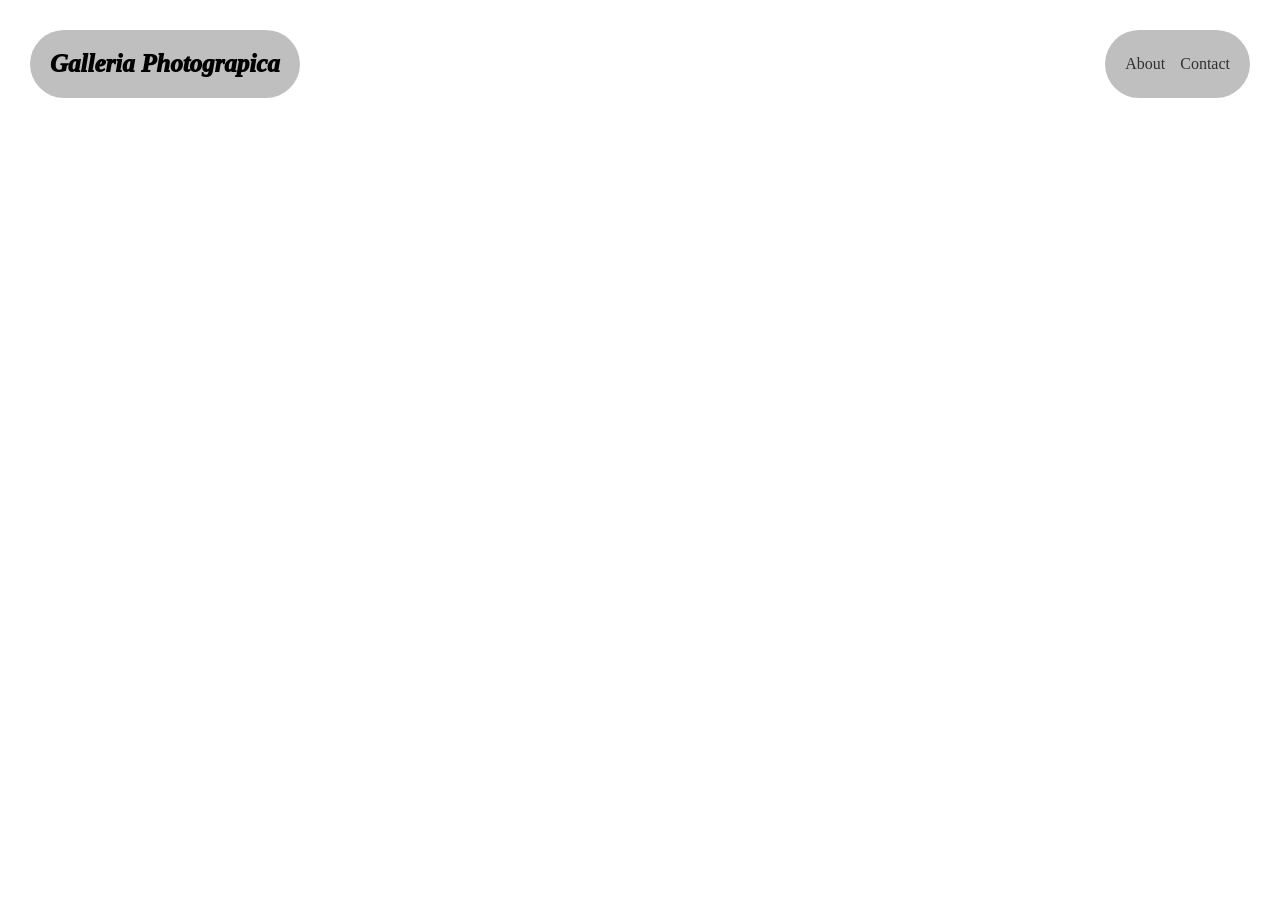
==== index.html @ 849a9fb5 "added header/nav" ====
<!DOCTYPE html>
<html lang="en">
<head>
    <meta charset="UTF-8">
    <meta name="viewport" content="width=device-width, initial-scale=1.0">
    <link rel="stylesheet" href="style.css">
    <title>Galleria Photograpica | Explore</title>
</head>
<body>
    <header>
        <nav>
            <div class="nav-left">           
                <a href="#">Galleria Photograpica</a>
            </div>
            
            <div class="nav-right">
                <div>
                    <a href="about.html">About</a>
                </div>
                <div>
                    <a href="contact.html">Contact</a>
                </div>
            </div>
        </nav>
    </header>
</body>
</html>
---- style.css ----
*{
    margin: 0px;
    /*border: 0.5px solid red;*/
}

html{
    /*color-scheme: dark;*/
}

nav{
    display: flex;
    justify-content: space-between;
    margin: 30px;

}

a{
    text-decoration: none;
    color: black;
}

.nav-left{
    display: flex;
    align-items: center;
    padding: 15px;
    border-radius: 45px;
    background-color: rgba(0, 0, 0, 0.250);
}

.nav-left > a{
    font-size: 25px;
    padding: 5px;
    border-radius: 30px;
    font-style: italic;
    font-weight: 1000;
}

.nav-right{
    display: flex;
    align-items: center;
    padding: 15px;
    border-radius: 45px;
    background-color: rgba(0, 0, 0, 0.250);
    gap: 5px;
}

.nav-right > div{
    padding: 5px;
    border-radius: 30px;
}

.nav-right > div > a{
    color: rgba(0, 0, 0, 0.750);
}

.nav-right > div > a:hover{
    color: white;
}
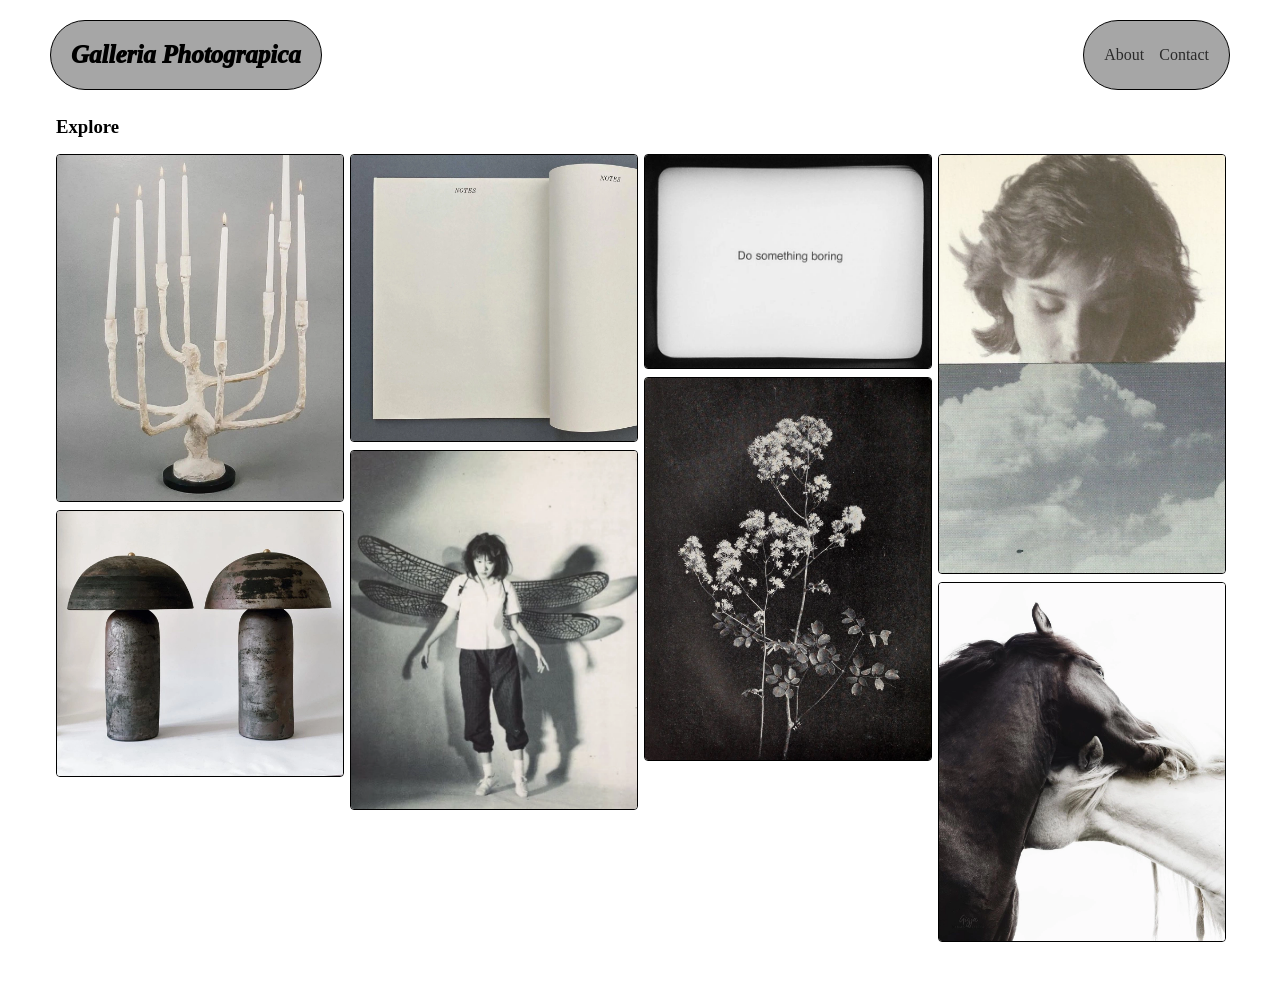
==== commit 7c58cfd1: "MAJOR UPDATE - explore section added - html structure added to contact.html - temp images added" ====
--- a/index.html
+++ b/index.html
@@ -3,8 +3,8 @@
 <head>
     <meta charset="UTF-8">
     <meta name="viewport" content="width=device-width, initial-scale=1.0">
+    <title>Galleria Photograpica | Explore</title>
     <link rel="stylesheet" href="style.css">
-    <title>Galleria Photograpica | Explore</title>
 </head>
 <body>
     <header>
@@ -23,5 +23,26 @@
             </div>
         </nav>
     </header>
+    <section id="Explore">
+        <h3>Explore</h3>
+        <div class="image-container">
+            <div class="img-border">
+                <img src="assets\index\img1.webp" alt="">
+                <img src="assets\index\img2.webp" alt="">   <!-- second image in same column -->
+            </div>
+            <div class="img-border">
+                <img src="assets\index\img3.webp" alt="">
+                <img src="assets\index\img4.webp" alt="">
+            </div>
+            <div class="img-border">
+                <img src="assets\index\img5.webp" alt="">
+                <img src="assets\index\img6.webp" alt="">
+            </div>
+            <div class="img-border">
+                <img src="assets\index\img7.webp" alt="">
+                <img src="assets\index\img8.webp" alt="">
+            </div>
+        </div>
+    </section>
 </body>
 </html>
--- a/style.css
+++ b/style.css
@@ -7,11 +7,19 @@
     /*color-scheme: dark;*/
 }
 
-nav{
+body{
+    margin-top: 100px;
+}
+
+/* HEADER */
+nav {
+    position: fixed;
+    top: 0;
+    left: 0;
+    right: 0;
     display: flex;
     justify-content: space-between;
-    margin: 30px;
-
+    margin: 20px 50px;
 }
 
 a{
@@ -24,7 +32,8 @@
     align-items: center;
     padding: 15px;
     border-radius: 45px;
-    background-color: rgba(0, 0, 0, 0.250);
+    background-color: rgba(0, 0, 0, 0.350);
+    border: 0.5px solid black;
 }
 
 .nav-left > a{
@@ -40,19 +49,52 @@
     align-items: center;
     padding: 15px;
     border-radius: 45px;
-    background-color: rgba(0, 0, 0, 0.250);
+    background-color: rgba(0, 0, 0, 0.350);
     gap: 5px;
+    border: 0.5px solid black;
 }
 
-.nav-right > div{
+.nav-right > div > a{
+    color: rgba(0, 0, 0, 0.750);
     padding: 5px;
     border-radius: 30px;
 }
 
-.nav-right > div > a{
-    color: rgba(0, 0, 0, 0.750);
+.nav-right > div > a:hover{
+    color: white;
 }
 
-.nav-right > div > a:hover{
-    color: white;
+/* SECTION - EXPLORE */
+#Explore {
+  padding: 16px;
+  margin: 40px;
+  margin-top: 20px;
+}
+
+#Explore h3 {
+  margin-bottom: 16px;
+}
+
+/* Outer container — horizontal row */
+.image-container {
+  display: flex;
+  flex-direction: row;
+  gap: 8px;
+}
+
+/* Each column */
+.img-border {
+  display: flex;
+  flex-direction: column;
+  flex: 1;
+  gap: 8px;
+}
+
+/* Images preserve ratio */
+.img-border img {
+  width: 100%;
+  height: auto;
+  display: block;
+  border: 0.5px solid black;
+  border-radius: 4px;
 }
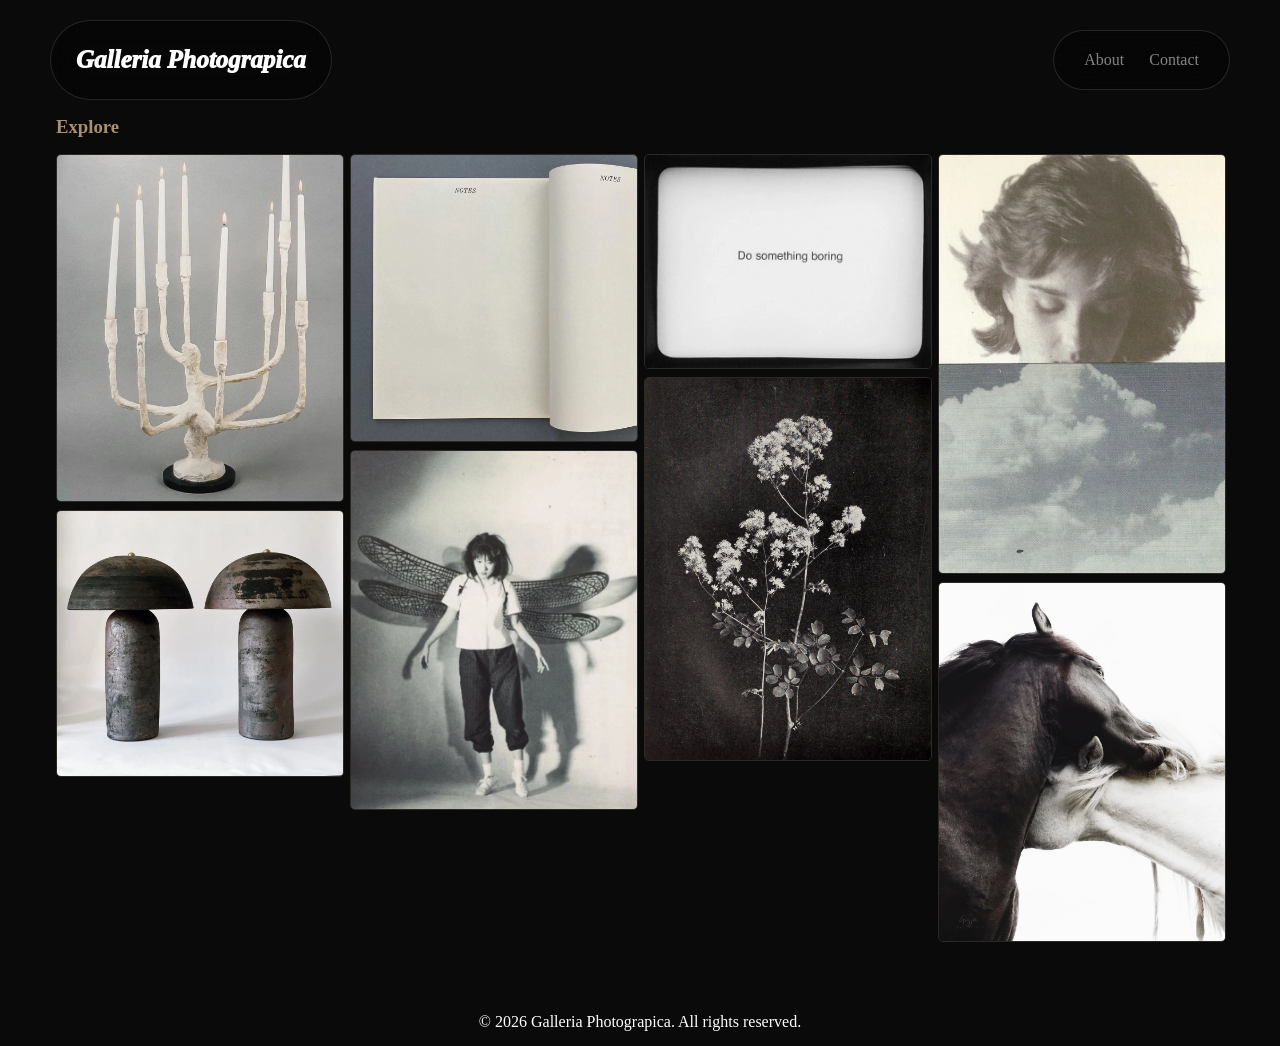
==== commit d6701c82: "Major UI Minor UX Update" ====
--- a/index.html
+++ b/index.html
@@ -1,18 +1,23 @@
 <!DOCTYPE html>
 <html lang="en">
+
 <head>
     <meta charset="UTF-8">
     <meta name="viewport" content="width=device-width, initial-scale=1.0">
     <title>Galleria Photograpica | Explore</title>
     <link rel="stylesheet" href="style.css">
 </head>
+
 <body>
+    <!-- ==============================
+         HEADER
+    ============================== -->
     <header>
         <nav>
-            <div class="nav-left">           
+            <div class="nav-left">
                 <a href="#">Galleria Photograpica</a>
             </div>
-            
+
             <div class="nav-right">
                 <div>
                     <a href="about.html">About</a>
@@ -23,26 +28,41 @@
             </div>
         </nav>
     </header>
-    <section id="Explore">
-        <h3>Explore</h3>
+
+    <!-- ==============================
+         CONTENT
+    ============================== -->
+    <section class="Content">
+        <h3>Explore</h1>
         <div class="image-container">
             <div class="img-border">
                 <img src="assets\index\img1.webp" alt="">
-                <img src="assets\index\img2.webp" alt="">   <!-- second image in same column -->
+                <img src="assets\index\img2.webp" alt="">
             </div>
+
             <div class="img-border">
                 <img src="assets\index\img3.webp" alt="">
                 <img src="assets\index\img4.webp" alt="">
             </div>
+
             <div class="img-border">
                 <img src="assets\index\img5.webp" alt="">
                 <img src="assets\index\img6.webp" alt="">
             </div>
+
             <div class="img-border">
                 <img src="assets\index\img7.webp" alt="">
                 <img src="assets\index\img8.webp" alt="">
             </div>
         </div>
     </section>
+
+    <!-- ==============================
+         FOOTER
+    ============================== -->
+    <footer>
+        <p>&copy; 2026 Galleria Photograpica. All rights reserved.</p>
+    </footer>
 </body>
+
 </html>
--- a/style.css
+++ b/style.css
@@ -1,100 +1,387 @@
-*{
-    margin: 0px;
-    /*border: 0.5px solid red;*/
-}
-
-html{
-    /*color-scheme: dark;*/
-}
-
-body{
+/* ==============================
+   RESET & BASE STYLES
+============================== */
+
+* {
+    margin: 0;
+    padding: 0;
+}
+
+html {
+    color-scheme: dark;
+}
+
+body {
+    background: #0a0a0a;
     margin-top: 100px;
 }
 
-/* HEADER */
+h1, h2, h3, h4, h5, h6 {
+    color: #A89070;
+}
+
+a {
+    text-decoration: none;
+    color: rgb(255, 255, 255);
+}
+
+/* ==============================
+   HEADER & NAVIGATION
+============================== */
+
 nav {
     position: fixed;
     top: 0;
     left: 0;
     right: 0;
+    z-index: 1000;
     display: flex;
     justify-content: space-between;
+    align-items: center;
     margin: 20px 50px;
 }
 
-a{
-    text-decoration: none;
-    color: black;
-}
-
-.nav-left{
+/* Navigation Pill Base */
+.nav-left, .nav-right {
     display: flex;
     align-items: center;
-    padding: 15px;
+    padding: 20px;
     border-radius: 45px;
     background-color: rgba(0, 0, 0, 0.350);
-    border: 0.5px solid black;
-}
-
-.nav-left > a{
+    border: 0.5px solid rgba(200, 184, 154, 0.18);
+    backdrop-filter: blur(16px) saturate(1.6);
+    -webkit-backdrop-filter: blur(16px) saturate(1.6);
+}
+
+.nav-right {
+    gap: 5px;
+}
+
+/* Nav Left - Brand */
+.nav-left > a {
     font-size: 25px;
     padding: 5px;
     border-radius: 30px;
     font-style: italic;
     font-weight: 1000;
-}
-
-.nav-right{
+    transition: color 0.2s ease;
+}
+
+.nav-left > a:hover {
+    color: #A89070;
+}
+
+/* Nav Right - Links */
+.nav-right > div > a {
+    color: rgba(255, 255, 255, 0.500);
+    padding: 10px;
+    border-radius: 25px;
+    transition: color 0.2s ease, background-color 0.2s ease;
+}
+
+.nav-right > div > a:hover {
+    color: rgb(255, 255, 255);
+    background-color: #ffffff2b;
+}
+
+
+/* ==============================
+   FOOTER
+============================== */
+
+footer {
     display: flex;
     align-items: center;
+    justify-content: center;
     padding: 15px;
-    border-radius: 45px;
-    background-color: rgba(0, 0, 0, 0.350);
-    gap: 5px;
-    border: 0.5px solid black;
-}
-
-.nav-right > div > a{
-    color: rgba(0, 0, 0, 0.750);
-    padding: 5px;
-    border-radius: 30px;
-}
-
-.nav-right > div > a:hover{
-    color: white;
-}
-
-/* SECTION - EXPLORE */
-#Explore {
-  padding: 16px;
-  margin: 40px;
-  margin-top: 20px;
-}
-
-#Explore h3 {
-  margin-bottom: 16px;
-}
-
-/* Outer container — horizontal row */
+}
+
+/* ==============================
+   CONTENT SECTION
+============================== */
+
+.Content {
+    padding: 16px;
+    margin: 40px;
+    margin-top: 20px;
+}
+
+.Content h3 {
+    margin-bottom: 16px;
+}
+
+/* Image Container - Grid Layout */
 .image-container {
-  display: flex;
-  flex-direction: row;
-  gap: 8px;
-}
-
-/* Each column */
+    display: flex;
+    flex-direction: row;
+    gap: 8px;
+}
+
+/* Image Column */
 .img-border {
-  display: flex;
-  flex-direction: column;
-  flex: 1;
-  gap: 8px;
-}
-
-/* Images preserve ratio */
+    display: flex;
+    flex-direction: column;
+    flex: 1;
+    gap: 8px;
+}
+
+/* Image Styles */
 .img-border img {
-  width: 100%;
-  height: auto;
-  display: block;
-  border: 0.5px solid black;
-  border-radius: 4px;
+    width: 100%;
+    height: auto;
+    display: block;
+    border: 0.5px solid rgba(200, 184, 154, 0.18);
+    border-radius: 5px;
+    cursor: pointer;
+    transition: transform 0.5s cubic-bezier(0.23, 1, 0.32, 1),
+                box-shadow 0.35s ease,
+                border-color 0.35s ease; 
+}
+
+/* Image Hover Effect */
+.img-border img:hover {
+    border-color: #A89070;
+    transform: scale(1.01);
+    box-shadow: 0 20px 60px rgba(0, 0, 0, 0.7),
+                0 0 0 1px rgba(200, 184, 154, 0.12);
+}
+
+/* ==============================
+   ABOUT PAGE
+============================== */
+
+/* About Page Header */
+.about-header {
+    padding: 60px 60px 40px;
+    border-bottom: 0.5px solid rgba(200, 184, 154, 0.18);
+}
+
+.about-header div {
+    font-size: 12px;
+    letter-spacing: 0.08em;
+    text-transform: uppercase;
+    color: rgba(240, 237, 230, 0.4);
+    margin-bottom: 16px;
+}
+
+.about-header h1 {
+    font-size: 36px;
+    font-weight: 500;
+    line-height: 1.2;
+    max-width: 560px;
+    margin-bottom: 20px;
+}
+
+.about-header p {
+    font-size: 16px;
+    color: rgba(240, 237, 230, 0.6);
+    line-height: 1.75;
+    max-width: 500px;
+}
+
+/* About Sections */
+.about-sections {
+    padding: 0 60px;
+}
+
+.about-section {
+    display: grid;
+    grid-template-columns: 200px 1fr;
+    gap: 40px;
+    padding: 40px 0;
+    border-bottom: 0.5px solid rgba(200, 184, 154, 0.18);
+    align-items: start;
+}
+
+.about-section > div:first-child {
+    font-size: 13px;
+    font-weight: 500;
+    color: #A89070;
+    padding-top: 4px;
+}
+
+.about-section > div:last-child h2 {
+    font-size: 20px;
+    font-weight: 500;
+    margin-bottom: 12px;
+    color: #F0EDE6;
+}
+
+.about-section > div:last-child p {
+    font-size: 15px;
+    color: rgba(240, 237, 230, 0.6);
+    line-height: 1.75;
+}
+
+/* About Cards Grid */
+.about-cards {
+    display: grid;
+    grid-template-columns: repeat(auto-fit, minmax(160px, 1fr));
+    gap: 12px;
+}
+
+.about-card {
+    background-color: rgba(200, 184, 154, 0.06);
+    border: 0.5px solid rgba(200, 184, 154, 0.18);
+    border-radius: 12px;
+    padding: 20px 16px;
+    transition: background-color 0.2s ease;
+}
+
+.about-card h3 {
+    font-size: 14px;
+    font-weight: 500;
+    margin-bottom: 6px;
+    color: #A89070;
+}
+
+.about-card p {
+    font-size: 13px;
+    color: rgba(240, 237, 230, 0.6);
+    line-height: 1.6;
+}
+
+/* ==============================
+   CONTACT FORM
+============================== */
+
+/* Page Header */
+.page-header {
+    padding: 60px 60px 40px;
+    border-bottom: 0.5px solid rgba(200, 184, 154, 0.18);
+}
+
+.page-header h1 {
+    font-size: 36px;
+    font-weight: 500;
+    line-height: 1.2;
+    margin-bottom: 12px;
+}
+
+.page-header p {
+    font-size: 16px;
+    color: rgba(240, 237, 230, 0.6);
+    line-height: 1.75;
+}
+
+/* Contact Container */
+.contact-container {
+    display: grid;
+    grid-template-columns: 1fr 1fr;
+    gap: 60px;
+    padding: 60px;
+}
+
+/* Contact Information Section */
+.contact-info h2 {
+    font-size: 20px;
+    font-weight: 500;
+    margin-bottom: 32px;
+    color: #F0EDE6;
+}
+
+.contact-info p {
+    font-size: 15px;
+    color: rgba(240, 237, 230, 0.6);
+    line-height: 1.8;
+    margin-bottom: 24px;
+}
+
+.contact-info strong {
+    color: #F0EDE6;
+    display: block;
+    margin-bottom: 4px;
+}
+
+/* Contact Form Section */
+.contact-form h2 {
+    font-size: 20px;
+    font-weight: 500;
+    margin-bottom: 32px;
+    color: #F0EDE6;
+}
+
+/* Form Group */
+.form-group {
+    margin-bottom: 24px;
+}
+
+.form-group label {
+    display: block;
+    font-size: 14px;
+    font-weight: 500;
+    color: #F0EDE6;
+    margin-bottom: 8px;
+    letter-spacing: 0.02em;
+}
+
+/* Form Inputs */
+.form-group input,
+.form-group textarea {
+    width: 100%;
+    padding: 12px 16px;
+    font-size: 14px;
+    background-color: rgba(200, 184, 154, 0.06);
+    border: 0.5px solid rgba(200, 184, 154, 0.18);
+    border-radius: 6px;
+    color: #F0EDE6;
+    font-family: inherit;
+    transition: border-color 0.2s ease, background-color 0.2s ease;
+}
+
+.form-group input::placeholder,
+.form-group textarea::placeholder {
+    color: rgba(240, 237, 230, 0.4);
+}
+
+.form-group input:focus,
+.form-group textarea:focus {
+    outline: none;
+    border-color: #A89070;
+    background-color: rgba(200, 184, 154, 0.1);
+}
+
+/* Form Textarea */
+.form-group textarea {
+    resize: vertical;
+}
+
+/* Submit Button */
+button[type="submit"] {
+    padding: 12px 32px;
+    font-size: 14px;
+    font-weight: 500;
+    color: #0a0a0a;
+    background-color: #A89070;
+    border: none;
+    border-radius: 6px;
+    cursor: pointer;
+    transition: background-color 0.2s ease, transform 0.2s ease;
+    letter-spacing: 0.02em;
+}
+
+button[type="submit"]:hover {
+    background-color: #C8B89A;
+    transform: translateY(-2px);
+}
+
+button[type="submit"]:active {
+    transform: translateY(0);
+}
+
+/* Responsive Design */
+@media (max-width: 768px) {
+    .contact-container {
+        grid-template-columns: 1fr;
+        gap: 40px;
+        padding: 40px;
+    }
+
+    .page-header {
+        padding: 40px 40px 30px;
+    }
+
+    .page-header h1 {
+        font-size: 28px;
+    }
 }
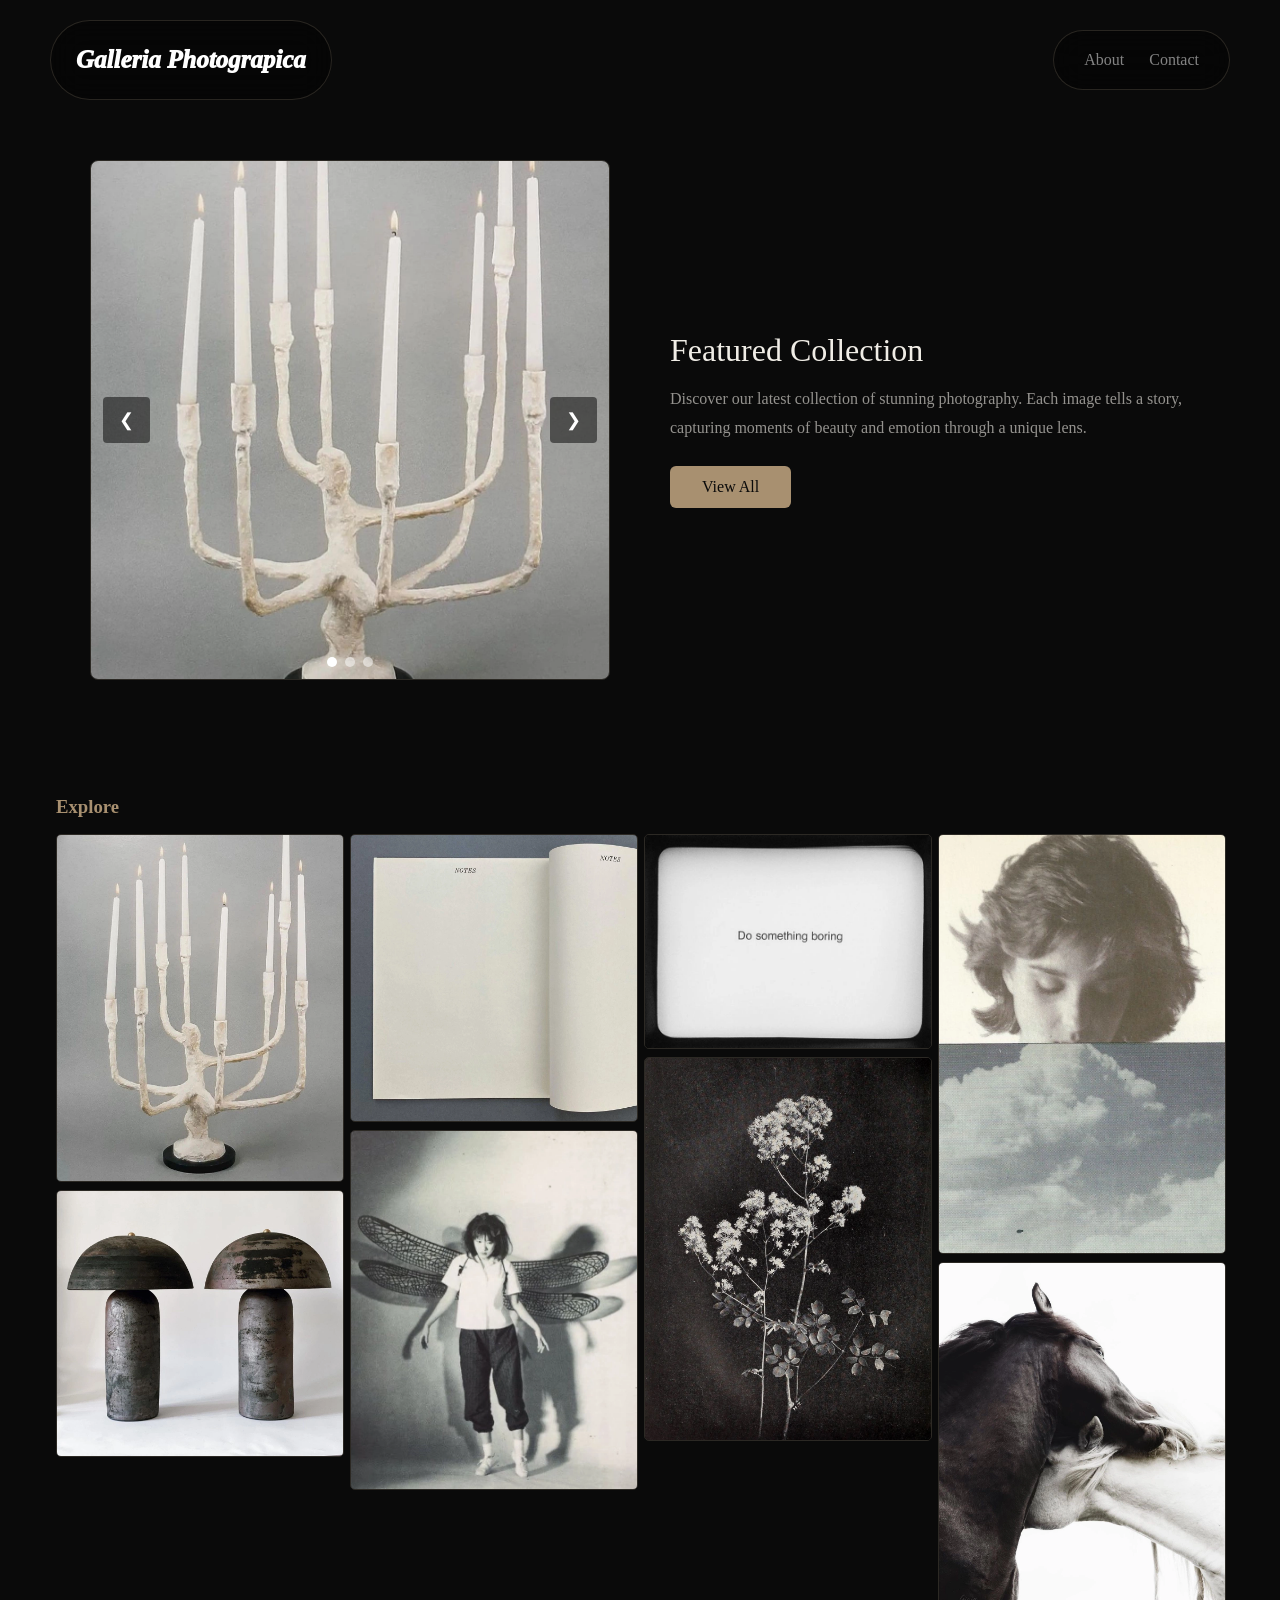
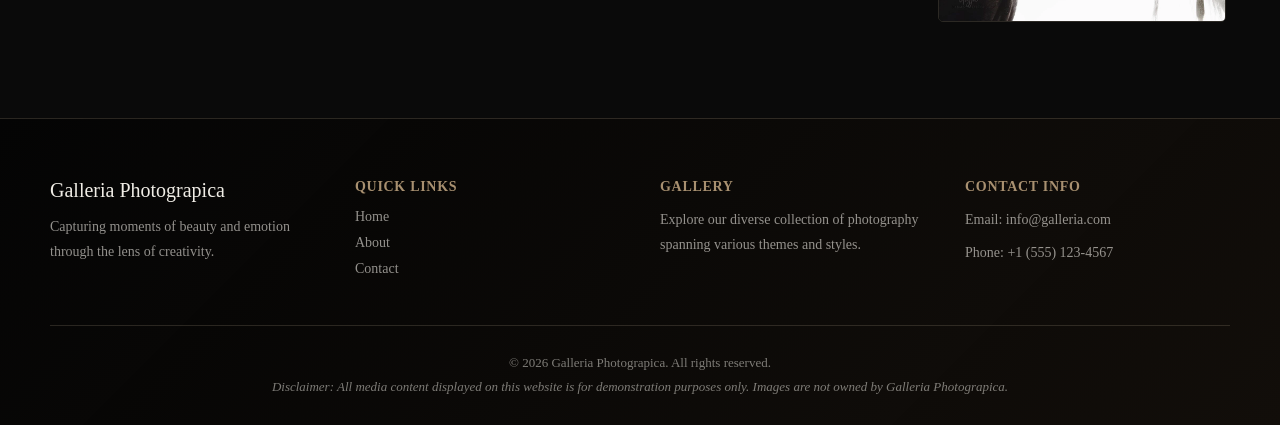
==== commit ac017c22: "Minor Changes - added featured section - added simple image carousel script for featured section - m" ====
--- a/index.html
+++ b/index.html
@@ -30,9 +30,36 @@
     </header>
 
     <!-- ==============================
+         FEATURED SECTION
+    ============================== -->
+    <section class="featured">
+        <div class="featured-content">
+            <div class="featured-carousel">
+                <div class="carousel-wrapper">
+                    <img src="assets\index\img1.webp" alt="Featured Photography" class="carousel-image active">
+                    <img src="assets\index\img2.webp" alt="Featured Photography" class="carousel-image">
+                    <img src="assets\index\img3.webp" alt="Featured Photography" class="carousel-image">
+                </div>
+                <button class="carousel-btn prev" onclick="changeSlide(-1)">&#10094;</button>
+                <button class="carousel-btn next" onclick="changeSlide(1)">&#10095;</button>
+                <div class="carousel-dots">
+                    <span class="dot active" onclick="currentSlide(0)"></span>
+                    <span class="dot" onclick="currentSlide(1)"></span>
+                    <span class="dot" onclick="currentSlide(2)"></span>
+                </div>
+            </div>
+            <div class="featured-text">
+                <h2>Featured Collection</h2>
+                <p>Discover our latest collection of stunning photography. Each image tells a story, capturing moments of beauty and emotion through a unique lens.</p>
+                <a href="#explore" class="featured-link">View All</a>
+            </div>
+        </div>
+    </section>
+
+    <!-- ==============================
          CONTENT
     ============================== -->
-    <section class="Content">
+    <section class="Content" id="explore">
         <h3>Explore</h1>
         <div class="image-container">
             <div class="img-border">
@@ -61,8 +88,39 @@
          FOOTER
     ============================== -->
     <footer>
-        <p>&copy; 2026 Galleria Photograpica. All rights reserved.</p>
+        <div class="footer-content">
+            <div class="footer-section">
+                <h3>Galleria Photograpica</h3>
+                <p>Capturing moments of beauty and emotion through the lens of creativity.</p>
+            </div>
+            <div class="footer-section">
+                <h4>Quick Links</h4>
+                <ul>
+                    <li><a href="index.html">Home</a></li>
+                    <li><a href="about.html">About</a></li>
+                    <li><a href="contact.html">Contact</a></li>
+                </ul>
+            </div>
+            <div class="footer-section">
+                <h4>Gallery</h4>
+                <p>Explore our diverse collection of photography spanning various themes and styles.</p>
+            </div>
+            <div class="footer-section">
+                <h4>Contact Info</h4>
+                <p>Email: info@galleria.com</p>
+                <p>Phone: +1 (555) 123-4567</p>
+            </div>
+        </div>
+        <div class="footer-divider"></div>
+        <div class="footer-bottom">
+            <div>
+                <p>&copy; 2026 Galleria Photograpica. All rights reserved.</p>
+                <p class="footer-disclaimer">Disclaimer: All media content displayed on this website is for demonstration purposes only. Images are not owned by Galleria Photograpica.</p>
+            </div>
+        </div>
     </footer>
+
+    <script src="scripts.js"></script>
 </body>
 
 </html>
--- a/style.css
+++ b/style.css
@@ -90,10 +90,212 @@
 ============================== */
 
 footer {
+    background: linear-gradient(135deg, rgba(0, 0, 0, 0.6), rgba(20, 15, 10, 0.8));
+    border-top: 0.5px solid rgba(200, 184, 154, 0.18);
+    margin-top: 80px;
+    padding: 60px 50px 30px;
+}
+
+.footer-content {
+    display: grid;
+    grid-template-columns: repeat(auto-fit, minmax(250px, 1fr));
+    gap: 40px;
+    margin-bottom: 40px;
+}
+
+.footer-section h3 {
+    font-size: 20px;
+    font-weight: 500;
+    margin-bottom: 12px;
+    color: #F0EDE6;
+}
+
+.footer-section h4 {
+    font-size: 14px;
+    font-weight: 600;
+    margin-bottom: 12px;
+    color: #A89070;
+    text-transform: uppercase;
+    letter-spacing: 0.05em;
+}
+
+.footer-section p {
+    font-size: 14px;
+    color: rgba(240, 237, 230, 0.6);
+    line-height: 1.8;
+    margin-bottom: 8px;
+}
+
+.footer-section ul {
+    list-style: none;
+    padding: 0;
+}
+
+.footer-section ul li {
+    margin-bottom: 8px;
+}
+
+.footer-section ul li a {
+    font-size: 14px;
+    color: rgba(240, 237, 230, 0.6);
+    transition: color 0.2s ease;
+}
+
+.footer-section ul li a:hover {
+    color: #A89070;
+}
+
+.footer-divider {
+    height: 0.5px;
+    background-color: rgba(200, 184, 154, 0.18);
+    margin: 30px 0;
+}
+
+.footer-bottom {
     display: flex;
     align-items: center;
     justify-content: center;
-    padding: 15px;
+    text-align: center;
+}
+
+.footer-bottom p {
+    font-size: 13px;
+    color: rgba(240, 237, 230, 0.5);
+}
+
+.footer-disclaimer {
+    font-size: 11px;
+    color: rgba(240, 237, 230, 0.4);
+    margin-top: 8px;
+    font-style: italic;
+}
+
+/* ==============================
+   FEATURED SECTION
+============================== */
+
+.featured {
+    padding: 60px 50px;
+    margin: 40px;
+}
+
+.featured-content {
+    display: grid;
+    grid-template-columns: 1fr 1fr;
+    gap: 60px;
+    align-items: center;
+}
+
+.featured-carousel {
+    position: relative;
+    overflow: hidden;
+    border-radius: 8px;
+    border: 0.5px solid rgba(200, 184, 154, 0.18);
+}
+
+.carousel-wrapper {
+    position: relative;
+    width: 100%;
+    padding-bottom: 100%;
+    overflow: hidden;
+}
+
+.carousel-image {
+    position: absolute;
+    top: 0;
+    left: 0;
+    width: 100%;
+    height: 100%;
+    object-fit: cover;
+    opacity: 0;
+    transition: opacity 0.5s ease-in-out;
+}
+
+.carousel-image.active {
+    opacity: 1;
+}
+
+.carousel-btn {
+    position: absolute;
+    top: 50%;
+    transform: translateY(-50%);
+    background-color: rgba(0, 0, 0, 0.5);
+    color: white;
+    border: none;
+    padding: 12px 16px;
+    font-size: 18px;
+    cursor: pointer;
+    border-radius: 4px;
+    transition: background-color 0.2s ease;
+    z-index: 10;
+}
+
+.carousel-btn:hover {
+    background-color: rgba(0, 0, 0, 0.8);
+}
+
+.carousel-btn.prev {
+    left: 12px;
+}
+
+.carousel-btn.next {
+    right: 12px;
+}
+
+.carousel-dots {
+    position: absolute;
+    bottom: 12px;
+    left: 50%;
+    transform: translateX(-50%);
+    display: flex;
+    gap: 8px;
+    z-index: 10;
+}
+
+.dot {
+    width: 10px;
+    height: 10px;
+    border-radius: 50%;
+    background-color: rgba(255, 255, 255, 0.5);
+    cursor: pointer;
+    transition: background-color 0.2s ease;
+}
+
+.dot.active {
+    background-color: rgba(255, 255, 255, 1);
+}
+
+.dot:hover {
+    background-color: rgba(255, 255, 255, 0.8);
+}
+
+.featured-text h2 {
+    font-size: 32px;
+    font-weight: 500;
+    margin-bottom: 16px;
+    color: #F0EDE6;
+}
+
+.featured-text p {
+    font-size: 16px;
+    color: rgba(240, 237, 230, 0.6);
+    line-height: 1.8;
+    margin-bottom: 24px;
+}
+
+.featured-link {
+    display: inline-block;
+    padding: 12px 32px;
+    background-color: #A89070;
+    color: #0a0a0a;
+    font-weight: 500;
+    border-radius: 6px;
+    transition: background-color 0.2s ease, transform 0.2s ease;
+}
+
+.featured-link:hover {
+    background-color: #C8B89A;
+    transform: translateY(-2px);
 }
 
 /* ==============================
@@ -371,6 +573,25 @@
 
 /* Responsive Design */
 @media (max-width: 768px) {
+    .featured-content {
+        grid-template-columns: 1fr;
+        gap: 40px;
+    }
+
+    .featured {
+        padding: 40px 20px;
+        margin: 20px;
+    }
+
+    .featured-text h2 {
+        font-size: 24px;
+    }
+
+    .carousel-btn {
+        padding: 10px 14px;
+        font-size: 16px;
+    }
+
     .contact-container {
         grid-template-columns: 1fr;
         gap: 40px;
@@ -384,4 +605,24 @@
     .page-header h1 {
         font-size: 28px;
     }
+
+    footer {
+        padding: 40px 20px 20px;
+    }
+
+    .footer-content {
+        gap: 30px;
+    }
+
+    .footer-section h3 {
+        font-size: 18px;
+    }
+
+    .footer-section h4 {
+        font-size: 12px;
+    }
+
+    .footer-section p {
+        font-size: 13px;
+    }
 }
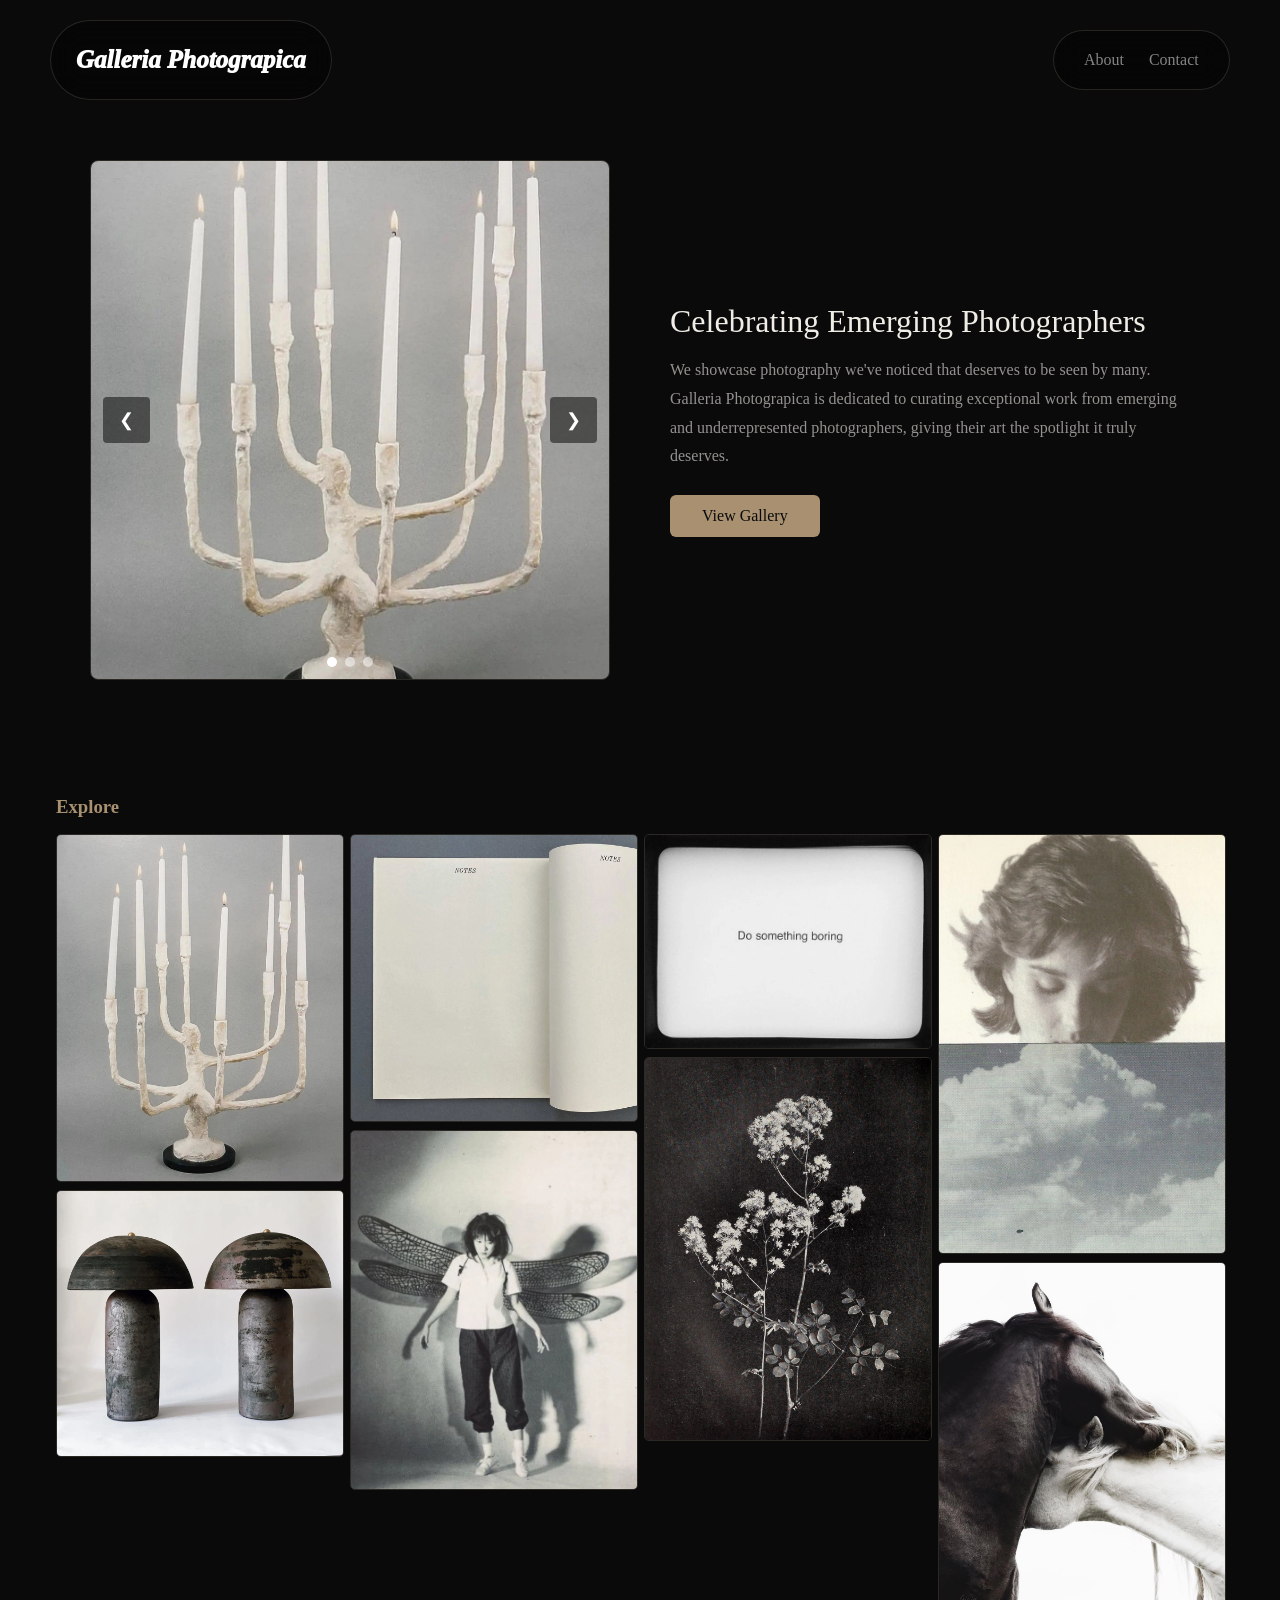
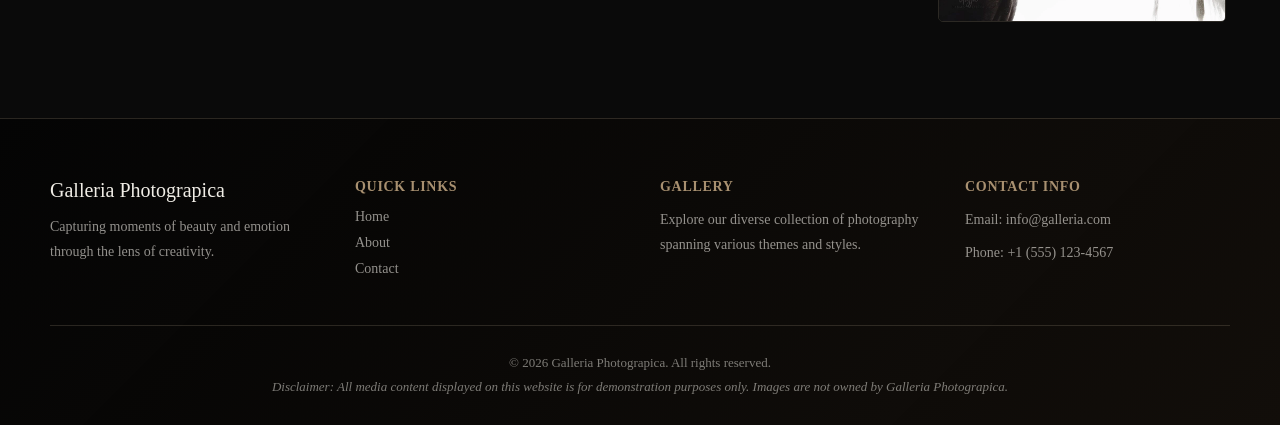
==== commit 1e377958: "Site Purpose Update" ====
--- a/index.html
+++ b/index.html
@@ -49,9 +49,9 @@
                 </div>
             </div>
             <div class="featured-text">
-                <h2>Featured Collection</h2>
-                <p>Discover our latest collection of stunning photography. Each image tells a story, capturing moments of beauty and emotion through a unique lens.</p>
-                <a href="#explore" class="featured-link">View All</a>
+                <h2>Celebrating Emerging Photographers</h2>
+                <p>We showcase photography we've noticed that deserves to be seen by many. Galleria Photograpica is dedicated to curating exceptional work from emerging and underrepresented photographers, giving their art the spotlight it truly deserves.</p>
+                <a href="#explore" class="featured-link">View Gallery</a>
             </div>
         </div>
     </section>
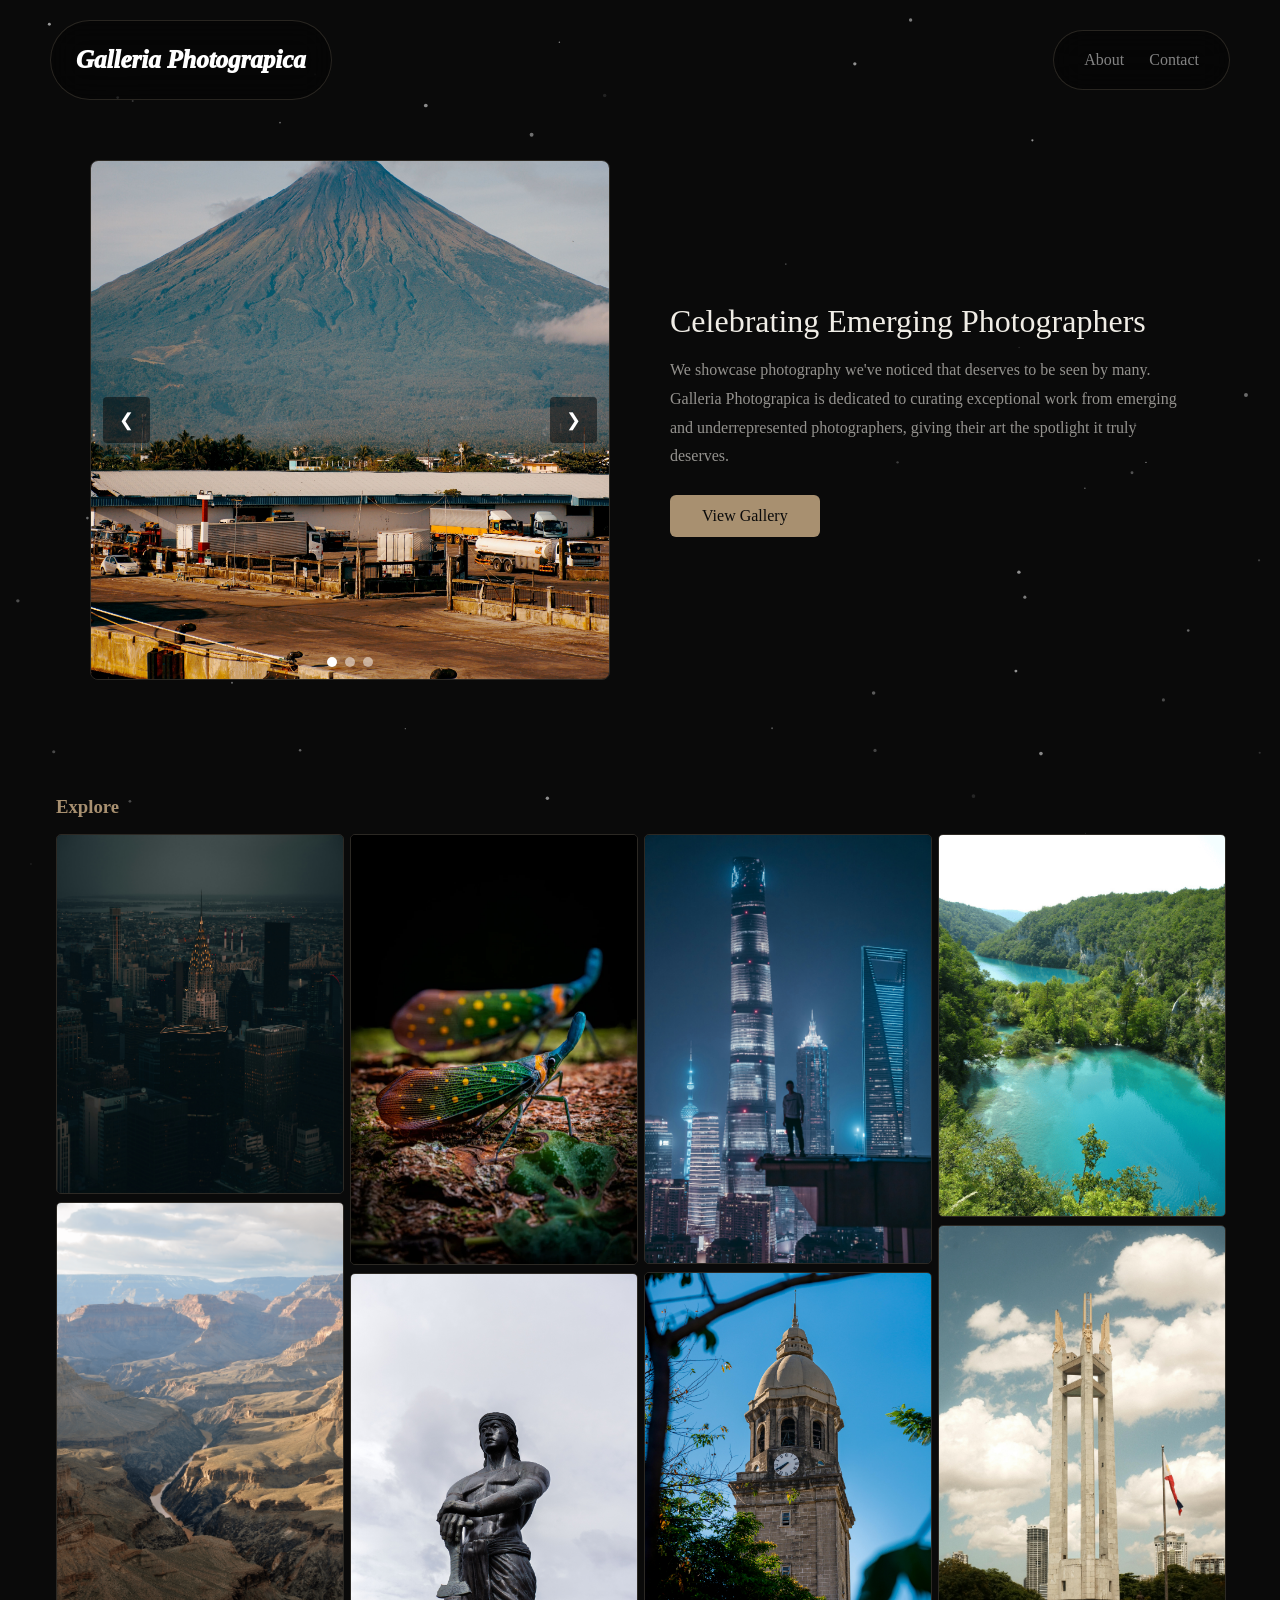
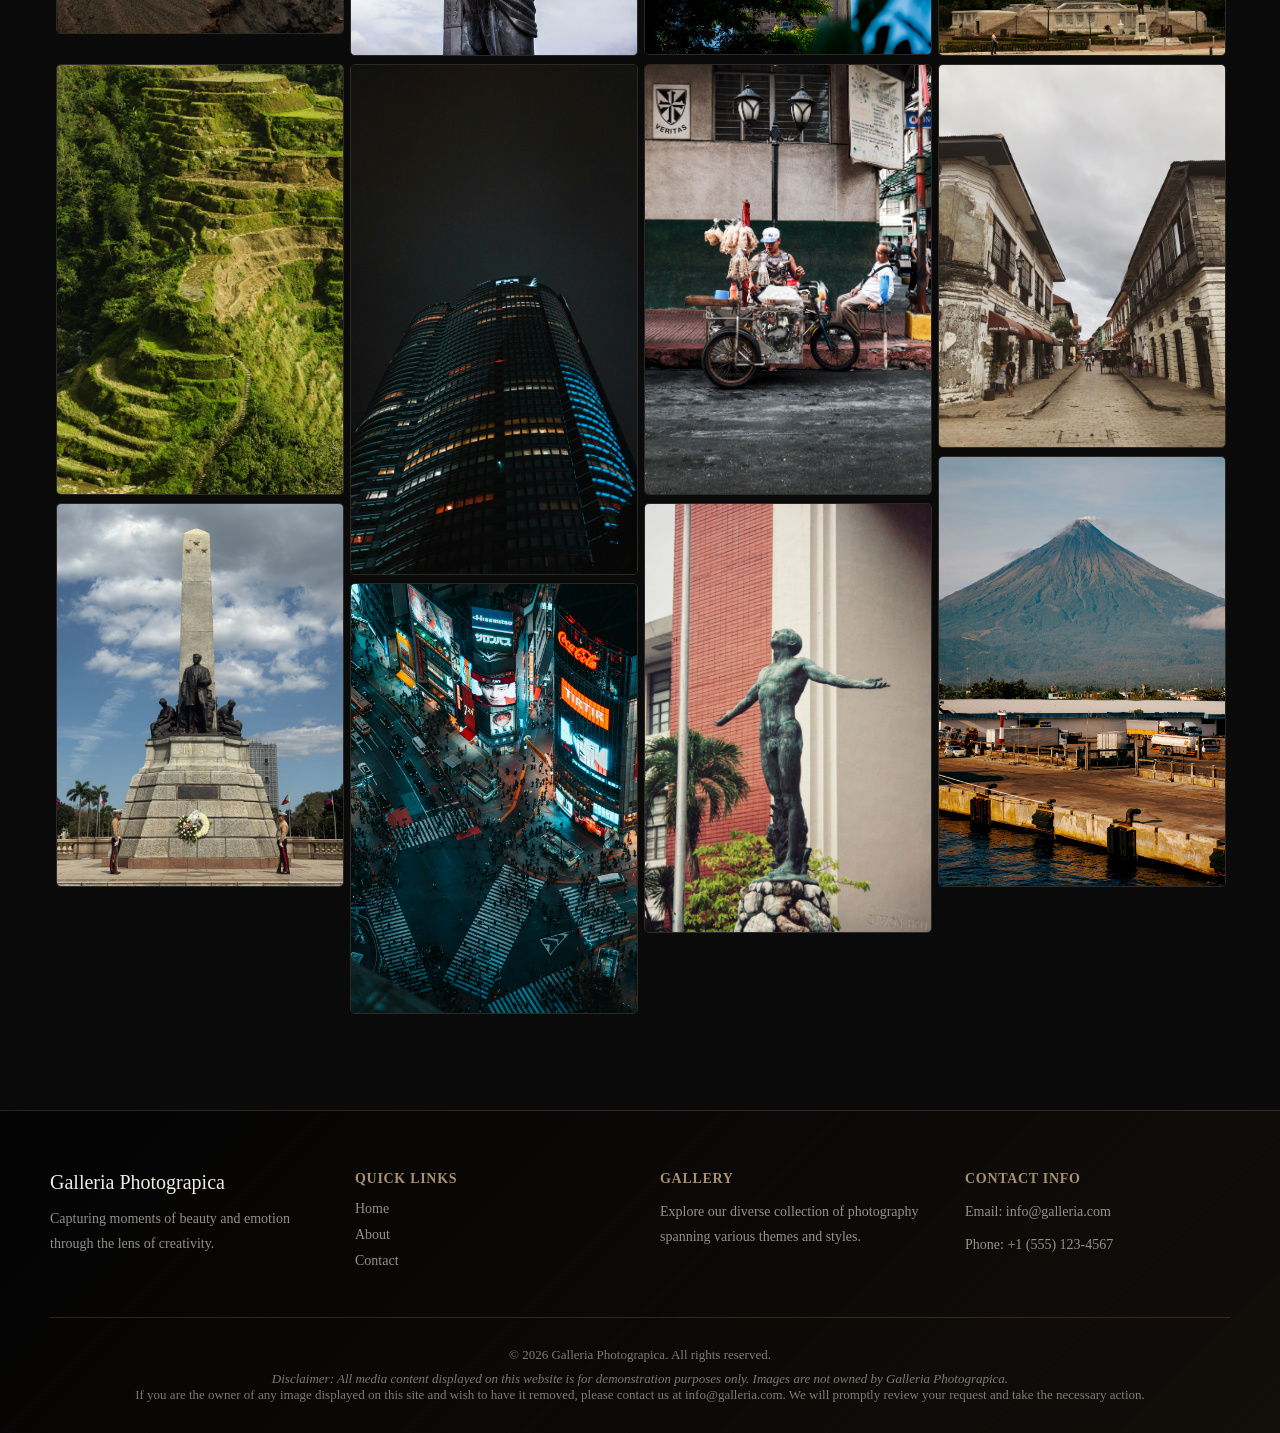
==== commit ad2284f8: "Content + Minor Footer Update Content + 16 photography added + Info for each photo  Footer update" ====
--- a/index.html
+++ b/index.html
@@ -36,9 +36,9 @@
         <div class="featured-content">
             <div class="featured-carousel">
                 <div class="carousel-wrapper">
-                    <img src="assets\index\img1.webp" alt="Featured Photography" class="carousel-image active">
-                    <img src="assets\index\img2.webp" alt="Featured Photography" class="carousel-image">
-                    <img src="assets\index\img3.webp" alt="Featured Photography" class="carousel-image">
+                    <img src="assets/index/Mayon Volcano.jpg" alt="Featured Photography" class="carousel-image active">
+                    <img src="assets/index/chrysler_nyc.jpg" alt="Featured Photography" class="carousel-image">
+                    <img src="assets/index/Street Vendor.jpg" alt="Featured Photography" class="carousel-image">
                 </div>
                 <button class="carousel-btn prev" onclick="changeSlide(-1)">&#10094;</button>
                 <button class="carousel-btn next" onclick="changeSlide(1)">&#10095;</button>
@@ -63,23 +63,43 @@
         <h3>Explore</h1>
         <div class="image-container">
             <div class="img-border">
-                <img src="assets\index\img1.webp" alt="">
-                <img src="assets\index\img2.webp" alt="">
+                <img src="assets/index/chrysler_nyc.jpg" alt="">
+                <img src="assets/index/Grand_Canyon_view_from_Pima_Point_2010.png" alt="">
             </div>
 
             <div class="img-border">
-                <img src="assets\index\img3.webp" alt="">
-                <img src="assets\index\img4.webp" alt="">
+                <img src="assets/index/Lantern flies.webp" alt="">
+                <img src="assets/index/Lapu Lapu.jpg" alt="">
             </div>
 
             <div class="img-border">
-                <img src="assets\index\img5.webp" alt="">
-                <img src="assets\index\img6.webp" alt="">
+                <img src="assets/index/man_top_shanghai.jpg" alt="">
+                <img src="assets/index/Manila City Hall Clock.jpg" alt="">
             </div>
 
             <div class="img-border">
-                <img src="assets\index\img7.webp" alt="">
-                <img src="assets\index\img8.webp" alt="">
+                <img src="assets/index/Plitvice_Lakes_National_Park.png" alt="">
+                <img src="assets/index/Quezon Monument.jpg" alt="">
+            </div>
+
+            <div class="img-border">
+                <img src="assets/index/Rice Terraces.jpg" alt="">
+                <img src="assets/index/Rizal Monument.jpg" alt="">
+            </div>
+
+            <div class="img-border">
+                <img src="assets/index/roppongi_tower.jpg" alt="">
+                <img src="assets/index/shibuya_crossing_above.jpg" alt="">
+            </div>
+
+            <div class="img-border">
+                <img src="assets/index/Street Vendor.jpg" alt="">
+                <img src="assets/index/UP Oblation.jpg" alt="">
+            </div>
+
+            <div class="img-border">
+                <img src="assets/index/Vigan City.jpg" alt="">
+                <img src="assets/index/Mayon Volcano.jpg" alt="">
             </div>
         </div>
     </section>
@@ -116,6 +136,7 @@
             <div>
                 <p>&copy; 2026 Galleria Photograpica. All rights reserved.</p>
                 <p class="footer-disclaimer">Disclaimer: All media content displayed on this website is for demonstration purposes only. Images are not owned by Galleria Photograpica.</p>
+                <p>If you are the owner of any image displayed on this site and wish to have it removed, please contact us at info@galleria.com. We will promptly review your request and take the necessary action.</p>
             </div>
         </div>
     </footer>
--- a/style.css
+++ b/style.css
@@ -314,8 +314,8 @@
 
 /* Image Container - Grid Layout */
 .image-container {
-    display: flex;
-    flex-direction: row;
+    display: grid;
+    grid-template-columns: repeat(4, 1fr);
     gap: 8px;
 }
 
@@ -323,7 +323,6 @@
 .img-border {
     display: flex;
     flex-direction: column;
-    flex: 1;
     gap: 8px;
 }
 
@@ -625,4 +624,142 @@
     .footer-section p {
         font-size: 13px;
     }
-}+}
+
+/* ==============================
+   LIGHTBOX MODAL & LAYOUT
+============================== */
+
+.lightbox-modal {
+    position: fixed;
+    top: 0;
+    left: 0;
+    width: 100%;
+    height: 100%;
+    background: rgba(0, 0, 0, 0.7);
+    backdrop-filter: blur(12px);
+    -webkit-backdrop-filter: blur(12px);
+    z-index: 2000;
+    display: flex;
+    justify-content: center;
+    align-items: center;
+    opacity: 0;
+    visibility: hidden;
+    transition: opacity 0.3s ease, visibility 0.3s ease;
+}
+
+.lightbox-modal.active {
+    opacity: 1;
+    visibility: visible;
+}
+
+.lightbox-content {
+    position: relative;
+    max-width: 1000px;
+    width: 90%;
+    background-color: rgba(15, 15, 15, 0.85);
+    border: 0.5px solid rgba(200, 184, 154, 0.2);
+    border-radius: 12px;
+    padding: 40px;
+    box-shadow: 0 25px 50px -12px rgba(0, 0, 0, 0.8);
+    transform: scale(0.98);
+    transition: transform 0.4s cubic-bezier(0.23, 1, 0.32, 1);
+}
+
+.lightbox-modal.active .lightbox-content {
+    transform: scale(1);
+}
+
+.lightbox-close {
+    position: absolute;
+    top: 15px;
+    right: 25px;
+    color: #F0EDE6;
+    font-size: 32px;
+    font-weight: 300;
+    cursor: pointer;
+    transition: color 0.2s ease;
+}
+
+.lightbox-close:hover {
+    color: #A89070;
+}
+
+/* Flexbox Layout: Image Left, Details Right */
+.lightbox-body {
+    display: flex;
+    flex-direction: row;
+    gap: 50px;
+    align-items: flex-start;
+}
+
+.lightbox-left {
+    flex: 1.2;
+}
+
+.lightbox-img {
+    width: 100%;
+    max-height: 75vh;
+    object-fit: contain;
+    border-radius: 8px;
+    border: 0.5px solid rgba(200, 184, 154, 0.1);
+}
+
+.lightbox-right {
+    flex: 1;
+    display: flex;
+    flex-direction: column;
+    gap: 20px;
+    padding-top: 10px;
+}
+
+.lightbox-info {
+    display: flex;
+    flex-direction: column;
+    gap: 20px;
+}
+
+.info-row {
+    display: flex;
+    flex-direction: column;
+    gap: 8px;
+}
+
+.desc-row {
+    margin-top: 10px;
+    padding-top: 20px;
+    border-top: 0.5px solid rgba(200, 184, 154, 0.18);
+}
+
+.info-label {
+    font-size: 11px;
+    text-transform: uppercase;
+    letter-spacing: 0.1em;
+    color: rgba(168, 144, 112, 0.8); /* Gold/Tan accent color */
+    margin-bottom: 4px;
+}
+
+.info-data {
+    font-size: 18px;
+    color: #F0EDE6;
+    font-weight: 500;
+}
+
+.desc-text {
+    font-size: 15px;
+    font-weight: 400;
+    color: rgba(240, 237, 230, 0.7);
+    line-height: 1.6;
+}
+
+/* Mobile Responsiveness */
+@media (max-width: 768px) {
+    .lightbox-body {
+        flex-direction: column;
+        gap: 25px;
+    }
+    .lightbox-left, .lightbox-right {
+        flex: 1;
+        width: 100%;
+    }
+}
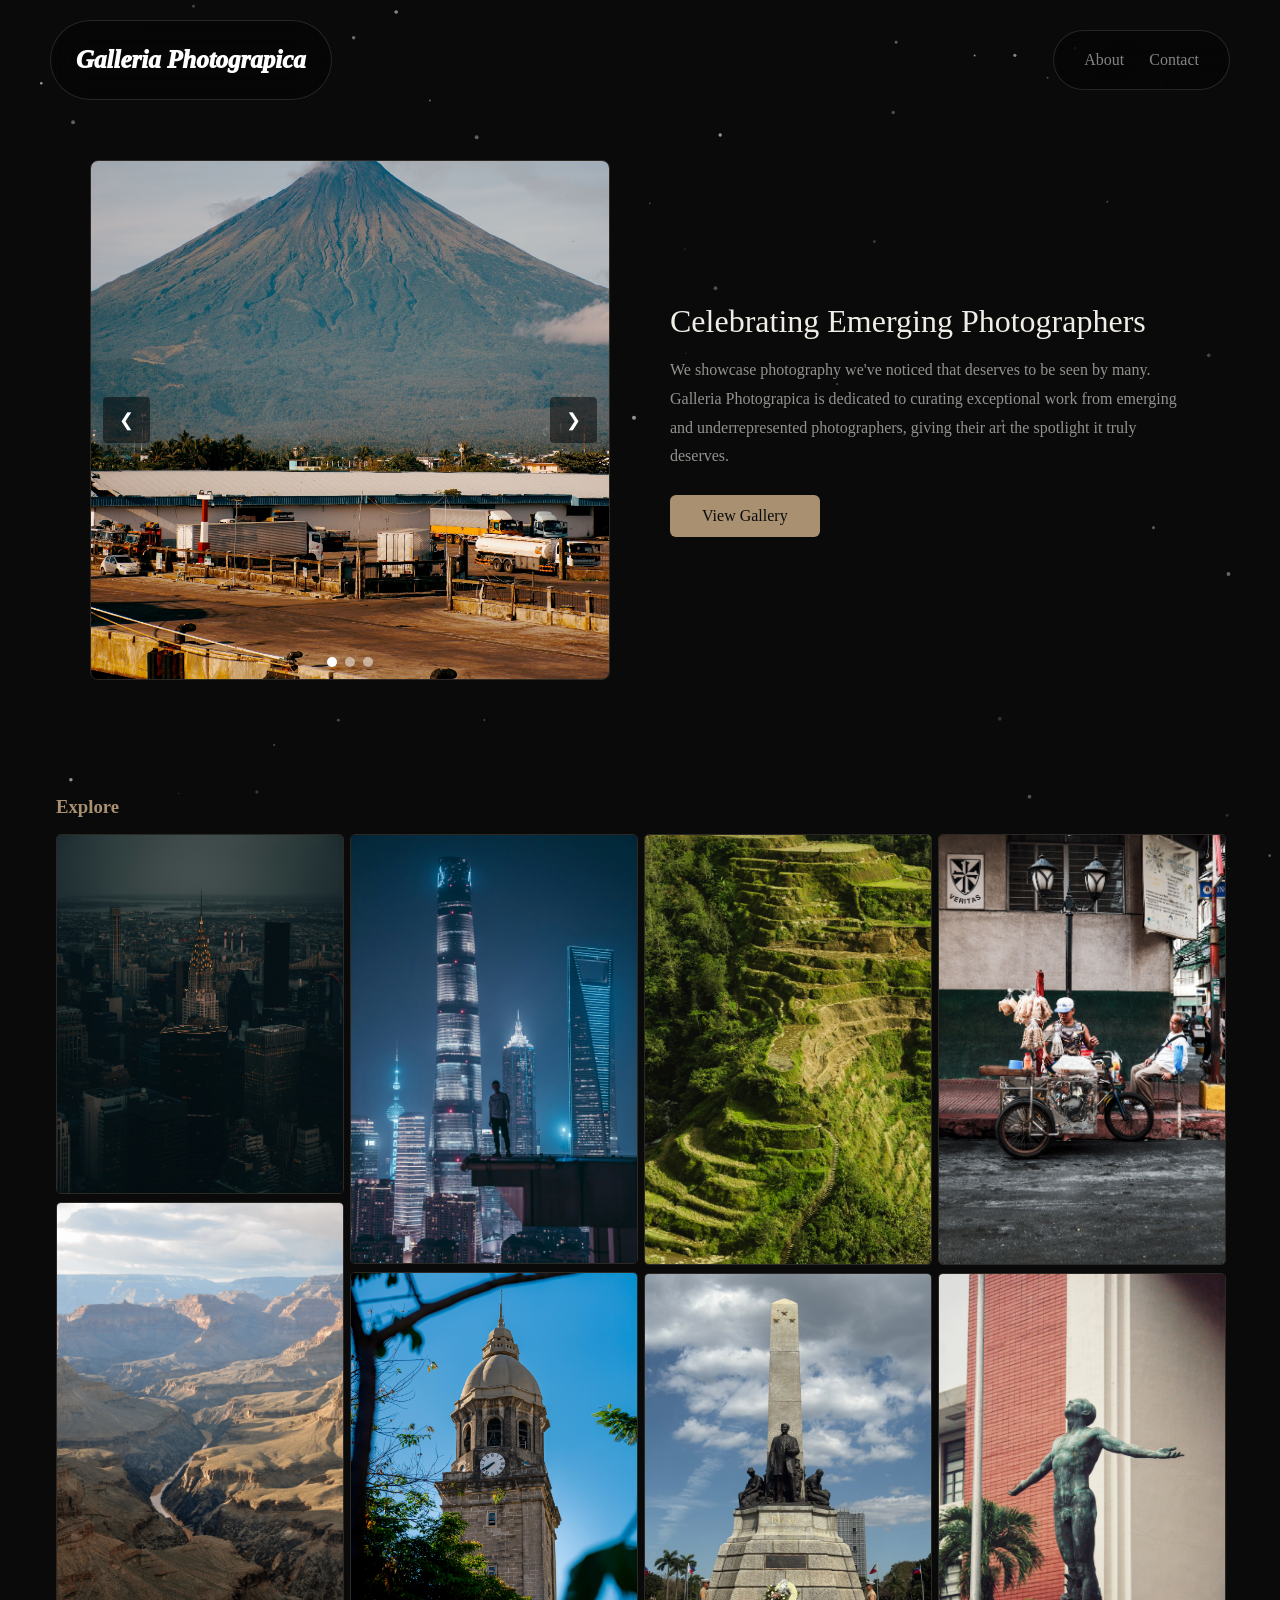
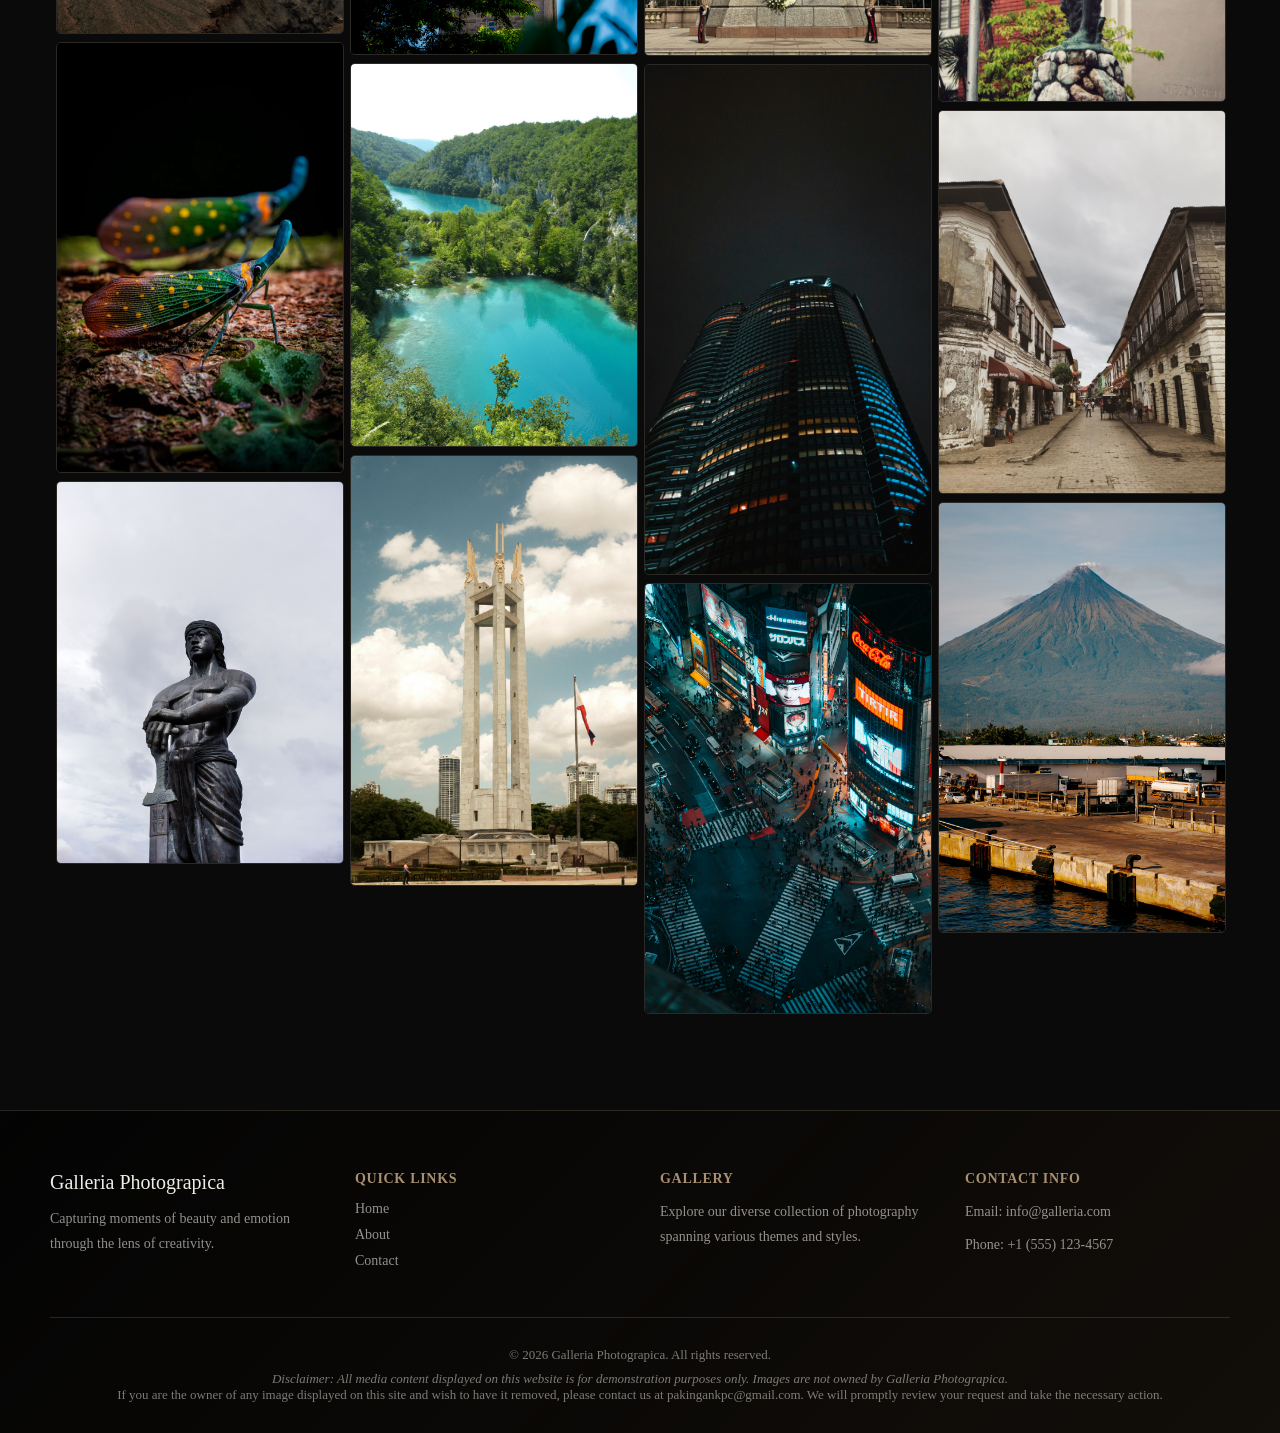
==== commit 5280713a: "Content Section Layout Fixed" ====
--- a/index.html
+++ b/index.html
@@ -136,7 +136,7 @@
             <div>
                 <p>&copy; 2026 Galleria Photograpica. All rights reserved.</p>
                 <p class="footer-disclaimer">Disclaimer: All media content displayed on this website is for demonstration purposes only. Images are not owned by Galleria Photograpica.</p>
-                <p>If you are the owner of any image displayed on this site and wish to have it removed, please contact us at info@galleria.com. We will promptly review your request and take the necessary action.</p>
+                <p>If you are the owner of any image displayed on this site and wish to have it removed, please contact us at pakingankpc@gmail.com. We will promptly review your request and take the necessary action.</p>
             </div>
         </div>
     </footer>
--- a/style.css
+++ b/style.css
@@ -314,16 +314,15 @@
 
 /* Image Container - Grid Layout */
 .image-container {
-    display: grid;
-    grid-template-columns: repeat(4, 1fr);
-    gap: 8px;
+    columns: 4;
+    column-gap: 8px;
 }
 
 /* Image Column */
 .img-border {
-    display: flex;
-    flex-direction: column;
-    gap: 8px;
+    break-inside: avoid;
+    margin-bottom: 8px;
+    display: block;
 }
 
 /* Image Styles */
@@ -334,16 +333,17 @@
     border: 0.5px solid rgba(200, 184, 154, 0.18);
     border-radius: 5px;
     cursor: pointer;
+    margin-bottom: 8px;
     transition: transform 0.5s cubic-bezier(0.23, 1, 0.32, 1),
                 box-shadow 0.35s ease,
-                border-color 0.35s ease; 
+                border-color 0.35s ease;
 }
 
 /* Image Hover Effect */
 .img-border img:hover {
     border-color: #A89070;
     transform: scale(1.01);
-    box-shadow: 0 20px 60px rgba(0, 0, 0, 0.7),
+    box-shadow: 0 20px 60px rgba(0,0,0,0.7),
                 0 0 0 1px rgba(200, 184, 154, 0.12);
 }
 
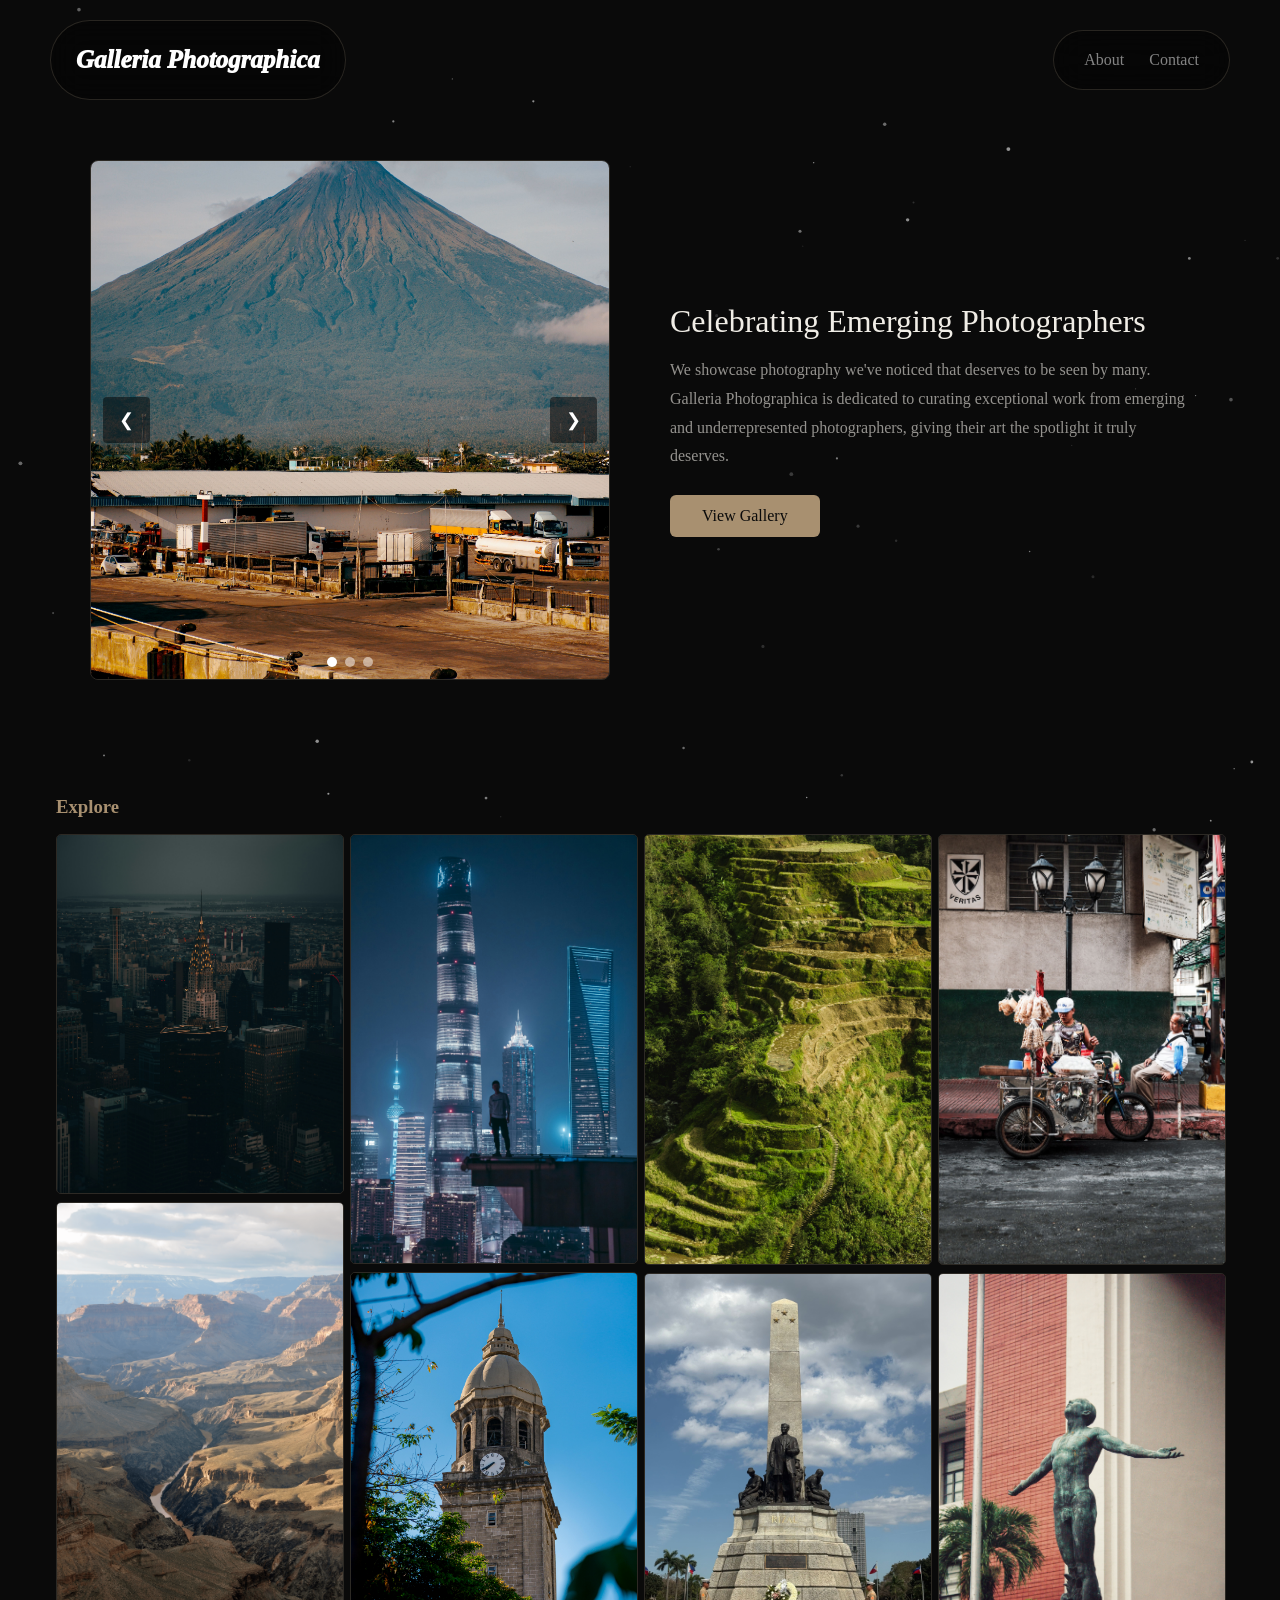
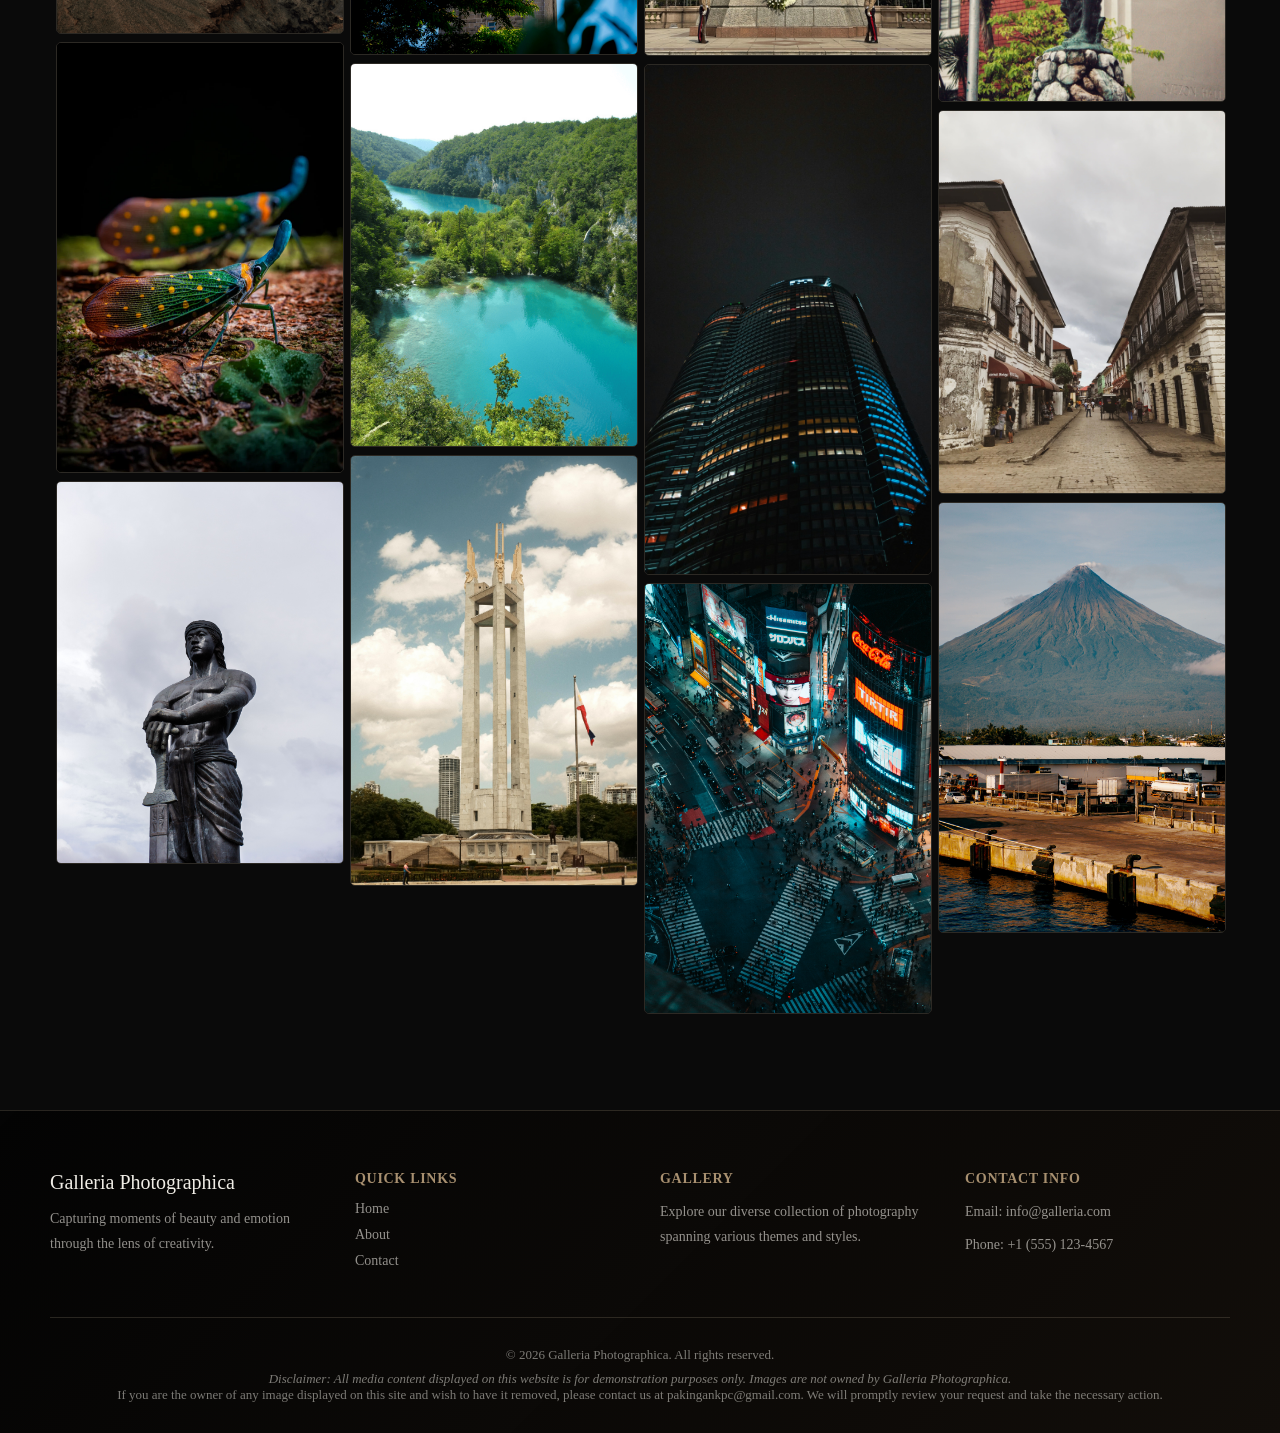
==== commit 8d57bec1: "Spelling Correction Corrected Photographica spelling" ====
--- a/index.html
+++ b/index.html
@@ -4,7 +4,7 @@
 <head>
     <meta charset="UTF-8">
     <meta name="viewport" content="width=device-width, initial-scale=1.0">
-    <title>Galleria Photograpica | Explore</title>
+    <title>Galleria Photographica | Explore</title>
     <link rel="stylesheet" href="style.css">
 </head>
 
@@ -15,7 +15,7 @@
     <header>
         <nav>
             <div class="nav-left">
-                <a href="#">Galleria Photograpica</a>
+                <a href="#">Galleria Photographica</a>
             </div>
 
             <div class="nav-right">
@@ -50,7 +50,7 @@
             </div>
             <div class="featured-text">
                 <h2>Celebrating Emerging Photographers</h2>
-                <p>We showcase photography we've noticed that deserves to be seen by many. Galleria Photograpica is dedicated to curating exceptional work from emerging and underrepresented photographers, giving their art the spotlight it truly deserves.</p>
+                <p>We showcase photography we've noticed that deserves to be seen by many. Galleria Photographica is dedicated to curating exceptional work from emerging and underrepresented photographers, giving their art the spotlight it truly deserves.</p>
                 <a href="#explore" class="featured-link">View Gallery</a>
             </div>
         </div>
@@ -110,7 +110,7 @@
     <footer>
         <div class="footer-content">
             <div class="footer-section">
-                <h3>Galleria Photograpica</h3>
+                <h3>Galleria Photographica</h3>
                 <p>Capturing moments of beauty and emotion through the lens of creativity.</p>
             </div>
             <div class="footer-section">
@@ -134,8 +134,8 @@
         <div class="footer-divider"></div>
         <div class="footer-bottom">
             <div>
-                <p>&copy; 2026 Galleria Photograpica. All rights reserved.</p>
-                <p class="footer-disclaimer">Disclaimer: All media content displayed on this website is for demonstration purposes only. Images are not owned by Galleria Photograpica.</p>
+                <p>&copy; 2026 Galleria Photographica. All rights reserved.</p>
+                <p class="footer-disclaimer">Disclaimer: All media content displayed on this website is for demonstration purposes only. Images are not owned by Galleria Photographica.</p>
                 <p>If you are the owner of any image displayed on this site and wish to have it removed, please contact us at pakingankpc@gmail.com. We will promptly review your request and take the necessary action.</p>
             </div>
         </div>
